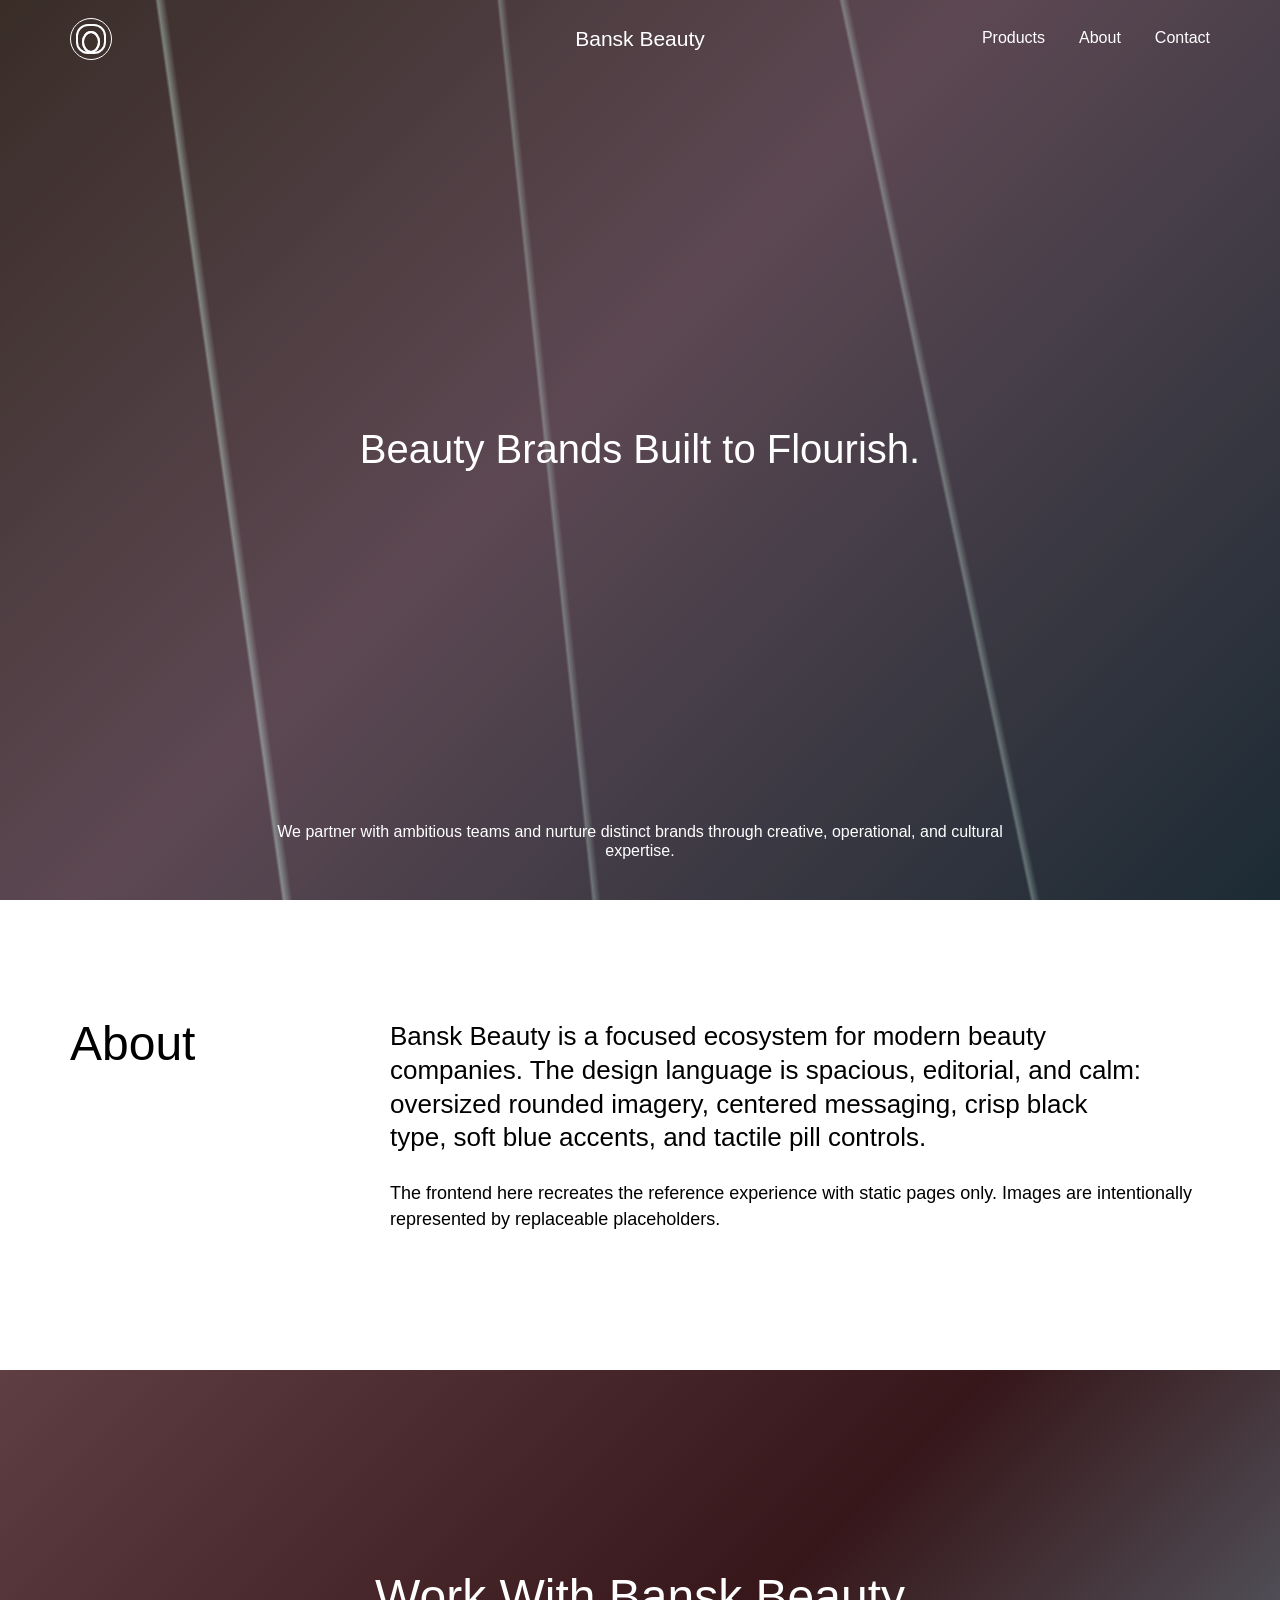
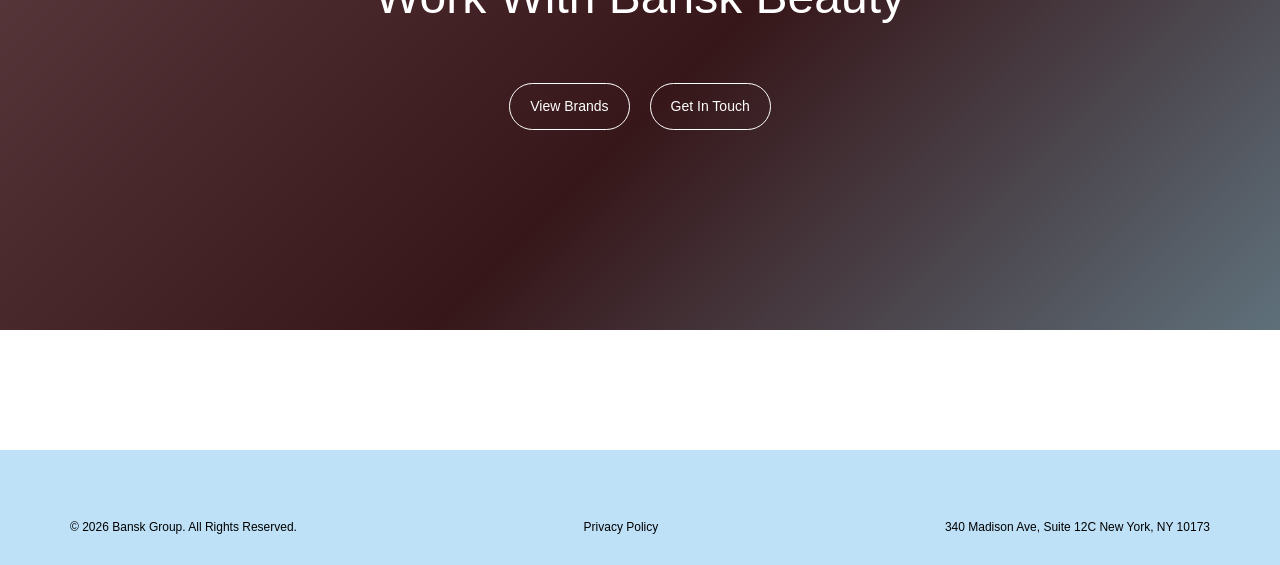
==== about.html @ 54f82763 "zuri nilotica 1st" ====
<!DOCTYPE html>
<html lang="en">
<head>
  <meta charset="UTF-8">
  <meta name="viewport" content="width=device-width, initial-scale=1.0">
  <title>Bansk Beauty Replica | About</title>
  <link rel="stylesheet" href="styles.css">
</head>
<body data-page="about">
  <header class="site-header translucent">
    <div class="container header-inner">
      <a class="brand-mark" href="index.html"><span class="mark-symbol">B</span></a>
      <a class="wordmark" href="index.html">Bansk Beauty</a>
      <nav class="desktop-nav"><a href="products.html">Products</a><a href="about.html">About</a><a href="contact.html">Contact</a></nav>
      <button class="menu-btn" type="button" aria-label="Open menu" aria-expanded="false"><span></span><span></span><span></span></button>
    </div>
    <nav class="mobile-nav"><a href="index.html">Home</a><a href="products.html">Products</a><a href="about.html">About</a><a href="contact.html">Contact</a><a href="important-note.html">Important Note</a></nav>
  </header>
  <section class="hero hero-about">
    <div class="hero-media"></div>
    <h1>Beauty Brands Built to Flourish.</h1>
    <p>We partner with ambitious teams and nurture distinct brands through creative, operational, and cultural expertise.</p>
  </section>
  <main>
    <section class="split-section container reveal">
      <h2 class="section-heading">About</h2>
      <div>
        <p class="large-copy">Bansk Beauty is a focused ecosystem for modern beauty companies. The design language is spacious, editorial, and calm: oversized rounded imagery, centered messaging, crisp black type, soft blue accents, and tactile pill controls.</p>
        <p>The frontend here recreates the reference experience with static pages only. Images are intentionally represented by replaceable placeholders.</p>
      </div>
    </section>
    <section class="work-with-section reveal">
      <div class="work-overlay">
        <h2>Work With Bansk Beauty</h2>
        <div class="work-links">
          <a class="pill-btn light" href="products.html">View Brands</a>
          <a class="pill-btn light" href="contact.html">Get In Touch</a>
        </div>
      </div>
    </section>
  </main>
  <footer class="site-footer compact"><div class="container footer-bottom"><p>© 2026 Bansk Group. All Rights Reserved.</p><a href="important-note.html">Privacy Policy</a><p>340 Madison Ave, Suite 12C New York, NY 10173</p></div></footer>
  <script src="script.js"></script>
</body>
</html>
---- styles.css ----
:root {
  --blue: #bee1f7;
  --burgundy: #6d2d33;
  --ink: #000;
  --paper: #fff;
  --soft: #f8f8f8;
  --muted: #ececec;
  --gutter: 70px;
  --radius-lg: 40px;
  --radius-md: 20px;
}

* {
  box-sizing: border-box;
}

html {
  scroll-behavior: smooth;
}

body {
  margin: 0;
  color: var(--ink);
  background: var(--paper);
  font-family: "Trebuchet MS", "Helvetica Neue", sans-serif;
  font-weight: 375;
  overflow-x: hidden;
}

a {
  color: inherit;
}

.container {
  max-width: 1440px;
  margin: 0 auto;
  padding: 0 var(--gutter);
}

.site-header {
  position: fixed;
  z-index: 20;
  top: 0;
  left: 0;
  width: 100%;
  background: var(--paper);
  border-bottom: 1px solid rgba(0, 0, 0, 0.05);
  transition: background-color 0.3s ease, border-color 0.3s ease, color 0.3s ease;
}

body[data-page="home"] .site-header:not(.is-sticky):not(.menu-open) {
  opacity: 0;
  pointer-events: none;
}

body[data-page="home"]:has(#brands:target) .site-header {
  opacity: 1;
  pointer-events: auto;
  background: var(--blue);
}

.site-header.translucent:not(.is-sticky):not(.menu-open) {
  background: transparent;
  color: var(--paper);
  border-color: transparent;
}

.site-header.is-sticky,
.site-header.menu-open {
  background: var(--blue);
  color: var(--ink);
}

.header-inner {
  position: relative;
  display: flex;
  min-height: 77px;
  align-items: center;
  justify-content: space-between;
}

.brand-mark {
  display: grid;
  width: 42px;
  height: 42px;
  place-items: center;
  border: 1px solid currentColor;
  border-radius: 50%;
  text-decoration: none;
  font-size: 0;
}

.mark-symbol {
  position: relative;
  width: 30px;
  height: 30px;
  border: 2px solid currentColor;
  border-radius: 12px;
}

.mark-symbol::before,
.mark-symbol::after {
  content: "";
  position: absolute;
  top: 5px;
  width: 14px;
  height: 18px;
  border: 2px solid currentColor;
  border-radius: 50%;
}

.mark-symbol::before {
  left: 4px;
}

.mark-symbol::after {
  right: 4px;
}

.wordmark {
  position: absolute;
  left: 50%;
  transform: translateX(-50%);
  text-decoration: none;
  font-size: 21px;
  line-height: 1;
  letter-spacing: 0;
}

.desktop-nav {
  display: flex;
  gap: 34px;
}

.desktop-nav a,
.footer-nav a {
  text-decoration: none;
  font-size: 16px;
  line-height: 1.18;
}

.desktop-nav a:hover,
.footer-nav a:hover,
.footer-bottom a:hover {
  text-decoration: underline;
}

.menu-btn {
  display: none;
  position: relative;
  width: 32px;
  height: 30px;
  border: 0;
  background: transparent;
  padding: 0;
  z-index: 25;
}

.menu-btn span {
  position: absolute;
  left: 0;
  width: 32px;
  height: 2px;
  background: currentColor;
  transition: transform 0.3s ease, top 0.3s ease, opacity 0.3s ease;
}

.menu-btn span:nth-child(1) { top: 6px; }
.menu-btn span:nth-child(2) { top: 14px; }
.menu-btn span:nth-child(3) { top: 22px; }

.menu-btn.active span:nth-child(1) {
  top: 14px;
  transform: rotate(45deg);
}

.menu-btn.active span:nth-child(2) {
  opacity: 0;
}

.menu-btn.active span:nth-child(3) {
  top: 14px;
  transform: rotate(-45deg);
}

.mobile-nav {
  position: fixed;
  inset: 0;
  z-index: 18;
  display: flex;
  flex-direction: column;
  justify-content: center;
  gap: 12px;
  padding: 35px;
  background: var(--blue);
  transform: translateX(100%);
  transition: transform 0.5s ease;
}

.mobile-nav.active {
  transform: translateX(0);
}

.mobile-nav a {
  text-decoration: none;
  font-size: 32px;
  line-height: 1.6;
}

.hero {
  position: relative;
  min-height: 100vh;
  display: grid;
  place-items: center;
  text-align: center;
  overflow: hidden;
  color: var(--blue);
  isolation: isolate;
}

.hero-media {
  position: absolute;
  inset: 0;
  z-index: -2;
  background:
    radial-gradient(circle at 50% 19%, rgba(225, 239, 240, 0.95) 0 4.2%, rgba(255, 244, 180, 0.45) 4.4%, transparent 6.2%),
    radial-gradient(circle at 24% 20%, rgba(225, 239, 240, 0.9) 0 5.4%, rgba(255, 235, 150, 0.5) 5.7%, transparent 8%),
    radial-gradient(circle at 80% 35%, rgba(225, 239, 240, 0.92) 0 5.6%, rgba(255, 235, 150, 0.5) 5.9%, transparent 8.2%),
    radial-gradient(circle at 41% 43%, rgba(225, 239, 240, 0.9) 0 6.5%, rgba(255, 235, 150, 0.48) 6.9%, transparent 9.6%),
    radial-gradient(circle at 67% 63%, rgba(225, 239, 240, 0.86) 0 4.5%, rgba(255, 235, 150, 0.45) 4.9%, transparent 7%),
    linear-gradient(105deg, rgba(255,255,255,0.12), rgba(255,255,255,0) 35%),
    linear-gradient(115deg, #5f7f75 0%, #1d675d 42%, #2d7480 100%);
  background-size: cover;
}

.hero-media::after {
  content: "";
  position: absolute;
  inset: 0;
  background:
    linear-gradient(82deg, transparent 20%, rgba(196, 224, 214, 0.45) 20.2%, transparent 20.8%),
    linear-gradient(84deg, transparent 43%, rgba(196, 224, 214, 0.34) 43.2%, transparent 43.7%),
    linear-gradient(78deg, transparent 70%, rgba(196, 224, 214, 0.36) 70.2%, transparent 70.7%),
    rgba(0, 35, 32, 0.14);
}

.hero-about {
  color: var(--paper);
}

.hero-about .hero-media {
  background:
    linear-gradient(rgba(0, 0, 0, 0.42), rgba(0, 0, 0, 0.42)),
    linear-gradient(135deg, #735047, #b9869d 45%, #384b61);
}

.hero-logo {
  position: absolute;
  top: 40px;
  left: 50%;
  transform: translateX(-50%);
  display: grid;
  width: 80px;
  height: 80px;
  place-items: center;
  border: 2px solid currentColor;
  border-radius: 18px;
  font-size: 0;
  animation: fadeIn 1.4s ease forwards;
}

.hero-logo::before,
.hero-logo::after {
  content: "";
  position: absolute;
  top: 17px;
  width: 26px;
  height: 38px;
  border: 3px solid currentColor;
  border-radius: 50%;
}

.hero-logo::before {
  left: 15px;
}

.hero-logo::after {
  right: 15px;
}

.hero h1 {
  max-width: 980px;
  margin: 0;
  padding: 0 35px;
  font-size: 40px;
  font-weight: 400;
  line-height: 1.34;
  animation: fadeIn 1.4s ease 0.1s both;
}

.hero p {
  position: absolute;
  bottom: 40px;
  left: 50%;
  width: min(760px, calc(100% - 70px));
  transform: translateX(-50%);
  margin: 0;
  font-size: 16px;
  line-height: 1.2;
  animation: fadeIn 1.4s ease 0.2s both;
}

.home-page {
  position: relative;
  z-index: 1;
  background: var(--paper);
  padding-top: 0;
}

.section-heading {
  margin: 0 0 75px;
  font-size: 48px;
  font-weight: 375;
  line-height: 1;
}

.section-heading.center {
  text-align: center;
  margin-bottom: 35px;
}

.brand-section {
  position: relative;
  padding-top: 68px;
}

.brand-carousel {
  position: relative;
  min-height: 680px;
}

.brand-slide {
  position: absolute;
  top: 0;
  left: 50%;
  width: min(936px, calc(100% - 250px));
  opacity: 0;
  pointer-events: none;
  transform: translateX(-50%) scale(0.88);
  transition: transform 0.6s ease, opacity 0.45s ease, width 0.6s ease;
}

.brand-slide.active {
  opacity: 1;
  pointer-events: auto;
  transform: translateX(-50%) scale(1);
  z-index: 3;
}

.brand-slide.prev {
  opacity: 1;
  transform: translateX(calc(-50% - 50%)) scale(0.72);
  z-index: 1;
}

.brand-slide.next {
  opacity: 1;
  transform: translateX(calc(-50% + 50%)) scale(0.72);
  z-index: 1;
}

.brand-hero {
  position: relative;
  display: grid;
  height: 390px;
  margin: 44px 0;
  place-items: center;
  overflow: hidden;
  border-radius: var(--radius-lg);
  color: var(--ink);
  cursor: pointer;
  transition: height 0.7s ease, margin 0.7s ease, border-radius 0.7s ease;
}

.brand-slide.active .brand-hero {
  height: 460px;
  margin: 0;
}

.brand-hero::before {
  content: "";
  position: absolute;
  inset: 0;
  background: var(--brand-bg);
  transition: transform 1s ease;
}

.brand-hero:hover::before,
.brand-section.opened .brand-hero::before {
  transform: scale(1.05);
}

.brand-logo-text {
  position: relative;
  z-index: 1;
  font-size: 90px;
  font-weight: 800;
  color: white;
  line-height: 1;
  text-align: center;
}

.brand-slide:nth-child(2) .brand-logo-text {
  font-size: 72px;
  font-weight: 700;
}

.brand-slide:nth-child(3) .brand-logo-text {
  font-size: 86px;
  font-style: italic;
}

.brand-slide:nth-child(4) .brand-logo-text {
  font-size: 84px;
  font-weight: 500;
}

.brand-info {
  position: relative;
  height: 0;
  overflow: hidden;
  display: grid;
  grid-template-columns: minmax(0, 1fr) minmax(320px, 1.15fr);
  gap: 40px;
  color: var(--brand-color);
  background: var(--brand-panel);
  border-bottom-right-radius: var(--radius-lg);
  border-bottom-left-radius: var(--radius-lg);
  transition: height 0.8s ease, padding 0.8s ease;
}

.brand-info-close {
  position: absolute;
  top: 24px;
  right: 24px;
  z-index: 2;
  display: grid;
  width: 42px;
  height: 42px;
  place-items: center;
  border: 1px solid currentColor;
  border-radius: 50%;
  background: transparent;
  color: inherit;
  font-size: 24px;
  line-height: 1;
  cursor: pointer;
  transition: background-color 0.2s ease, color 0.2s ease;
}

.brand-info-close:hover {
  background: var(--brand-color);
  color: var(--brand-panel);
}

.brand-info-close::before {
  content: "x";
}

.brand-info-close {
  font-size: 0;
}

.brand-slide.expanded {
  width: calc(100% - 140px);
}

.brand-slide.expanded .brand-hero {
  height: 345px;
  margin: 0;
  border-bottom-right-radius: 0;
  border-bottom-left-radius: 0;
}

.brand-slide.expanded .brand-info {
  height: auto;
  padding: 72px 80px 86px;
}

.brand-info h3 {
  margin: 0 0 29px;
  font-size: 40px;
  font-weight: 375;
  line-height: 1;
}

.brand-info p {
  margin: 0 0 42px;
  font-size: 21px;
  line-height: 1.18;
}

.brand-meta {
  display: flex;
  gap: 30px;
  margin-top: auto;
  font-size: 14px;
  line-height: 1.18;
}

.brand-gallery {
  display: grid;
  grid-template-columns: repeat(2, 1fr);
  gap: 20px;
}

.gallery-tile {
  min-height: 190px;
  border-radius: var(--radius-md);
  background: rgba(255, 255, 255, 0.45);
}

.brand-close {
  position: absolute;
  top: 82px;
  right: 100px;
  z-index: 5;
  display: none;
  border: 0;
  background: transparent;
  color: var(--paper);
  font-size: 24px;
  cursor: pointer;
}

.brand-section.opened .brand-close {
  display: block;
}

.carousel-actions {
  position: absolute;
  top: 326px;
  left: 0;
  right: 0;
  display: flex;
  justify-content: space-between;
  padding: 0 135px;
  pointer-events: none;
}

.circle-btn {
  display: grid;
  width: 45px;
  height: 45px;
  place-items: center;
  border: 1px solid currentColor;
  border-radius: 50%;
  background: var(--paper);
  color: inherit;
  font-size: 24px;
  line-height: 1;
  cursor: pointer;
  pointer-events: auto;
  transition: background-color 0.25s ease, color 0.25s ease;
}

.circle-btn:hover,
.pill-btn:hover {
  background: var(--ink);
  color: var(--paper);
}

.brand-section.opened .carousel-actions {
  top: 300px;
}

.pill-btn {
  display: inline-flex;
  width: fit-content;
  align-items: center;
  justify-content: center;
  border: 1px solid currentColor;
  border-radius: 31px;
  padding: 14px 20px;
  background: transparent;
  color: inherit;
  text-decoration: none;
  font: inherit;
  font-size: 14px;
  line-height: 1.18;
  cursor: pointer;
  transition: background-color 0.25s ease, color 0.25s ease;
}

.pill-btn.light:hover {
  background: var(--paper);
  color: var(--ink);
}

.core-value {
  margin-top: 90px;
  margin-bottom: 190px;
  text-align: center;
}

.core-value p {
  max-width: 973px;
  margin: 0 auto;
  font-size: 48px;
  line-height: 1;
}

.approach-section {
  display: grid;
  grid-template-columns: 280px 1fr;
  gap: 40px;
  margin-bottom: 85px;
}

.approach-grid {
  display: grid;
  grid-template-columns: repeat(3, minmax(0, 1fr));
  gap: 20px;
}

.approach-grid h3 {
  margin: 20px 0 24px;
  font-size: 24px;
  font-weight: 375;
  line-height: 1.2;
}

.approach-grid p {
  margin: 0 0 25px;
  font-size: 16px;
  line-height: 1.2;
}

.testimonial-section {
  margin-bottom: 120px;
  padding: 120px 0;
  background: var(--burgundy);
  color: var(--blue);
}

.testimonial-slider {
  display: grid;
  grid-template-columns: 45px 1fr 45px;
  gap: 55px;
  align-items: center;
  text-align: center;
}

.testimonial-slider .circle-btn {
  background: transparent;
}

.testimonial-slider .circle-btn:hover {
  background: var(--blue);
  color: var(--burgundy);
}

.testimonial-slider blockquote {
  margin: 0;
}

.testimonial-text {
  margin: 0;
  font-size: 26px;
  line-height: 1.45;
}

.testimonial-author {
  margin-top: 60px;
  font-size: 18px;
  line-height: 1.2;
}

.recent-news-section {
  padding-bottom: 120px;
}

.news-grid,
.product-list {
  display: grid;
  grid-template-columns: repeat(3, minmax(0, 1fr));
  gap: 20px;
}

.news-grid {
  max-width: 970px;
  margin: 0 auto;
}

.news-card,
.product-card {
  overflow: hidden;
  border-radius: 32px;
  background: var(--soft);
}

.placeholder-image {
  aspect-ratio: 377 / 200;
  background:
    radial-gradient(circle at 25% 30%, rgba(255, 255, 255, 0.75), transparent 22%),
    linear-gradient(135deg, var(--a), var(--b));
}

.placeholder-image.pink { --a: #ffc4d0; --b: #e67288; }
.placeholder-image.blue { --a: #bee1f7; --b: #6aa7c9; }
.placeholder-image.green { --a: #d3f2cc; --b: #7dbc82; }
.placeholder-image.cream { --a: #fbecd0; --b: #d9aa70; }

.news-content,
.product-card {
  display: flex;
  flex-direction: column;
  justify-content: space-between;
  padding: 20px;
}

.news-content {
  min-height: 168px;
}

.news-content p {
  display: -webkit-box;
  overflow: hidden;
  margin: 0;
  font-size: 22px;
  line-height: 1.2;
  -webkit-box-orient: vertical;
  -webkit-line-clamp: 4;
}

.site-footer {
  background: var(--blue);
  padding: 70px 0 30px;
}

.site-footer.compact {
  margin-top: 120px;
}

.footer-top {
  display: flex;
  justify-content: space-between;
  gap: 60px;
  margin-bottom: 135px;
}

.footer-wordmark {
  text-decoration: none;
  font-size: 30px;
  line-height: 1;
}

.footer-nav-wrap,
.footer-shapes,
.footer-bottom {
  display: flex;
}

.footer-nav-wrap {
  gap: 129px;
}

.footer-nav {
  display: flex;
  flex-direction: column;
  gap: 5px;
}

.footer-nav a {
  font-size: 24px;
  line-height: 1.5;
}

.footer-shapes {
  gap: 30px;
}

.footer-shapes span {
  display: block;
  width: 74px;
  height: 100px;
  border: 1px solid var(--ink);
  border-radius: 999px 999px 8px 8px;
}

.footer-bottom {
  justify-content: space-between;
  gap: 30px;
}

.footer-bottom p,
.footer-bottom a {
  margin: 0;
  color: var(--ink);
  text-decoration: none;
  font-size: 12px;
  line-height: 1.18;
}

.subpage {
  padding-top: 180px;
}

.page-title {
  margin-bottom: 90px;
}

.page-title h1 {
  max-width: 980px;
  margin: 0 0 35px;
  font-size: 64px;
  font-weight: 375;
  line-height: 1;
}

.page-title p,
.large-copy {
  max-width: 760px;
  margin: 0;
  font-size: 26px;
  line-height: 1.3;
}

.split-section {
  display: grid;
  grid-template-columns: 280px 1fr;
  gap: 40px;
  padding-top: 120px;
  padding-bottom: 120px;
}

.split-section p + p {
  margin-top: 25px;
  font-size: 18px;
  line-height: 1.45;
}

.work-with-section {
  min-height: 560px;
  display: grid;
  place-items: center;
  background:
    linear-gradient(rgba(0, 0, 0, 0.5), rgba(0, 0, 0, 0.5)),
    linear-gradient(135deg, #bf7d86, #6d2d33 54%, #bee1f7);
  color: var(--paper);
}

.work-overlay {
  text-align: center;
}

.work-overlay h2 {
  margin: 0 0 60px;
  font-size: 48px;
  font-weight: 375;
  line-height: 1.08;
}

.work-links {
  display: flex;
  justify-content: center;
  gap: 20px;
  flex-wrap: wrap;
}

.product-list {
  grid-template-columns: repeat(4, minmax(0, 1fr));
}

.product-card {
  min-height: 480px;
}

.product-card .placeholder-image {
  margin: -20px -20px 30px;
  border-radius: var(--radius-lg) var(--radius-lg) 0 0;
}

.product-card h2,
.contact-panel h2,
.note-body h2 {
  margin: 0 0 24px;
  font-size: 32px;
  font-weight: 375;
  line-height: 1;
}

.product-card p,
.contact-panel p,
.note-body p {
  margin: 0 0 30px;
  font-size: 18px;
  line-height: 1.35;
}

.contact-panel {
  display: grid;
  grid-template-columns: 0.8fr 1.2fr;
  gap: 80px;
  padding-bottom: 120px;
}

.contact-panel form {
  display: grid;
  gap: 20px;
}

.contact-panel label {
  display: grid;
  gap: 8px;
  font-size: 14px;
}

.contact-panel input,
.contact-panel textarea {
  width: 100%;
  border: 1px solid var(--ink);
  border-radius: 20px;
  padding: 14px 18px;
  font: inherit;
  resize: vertical;
}

.note-body {
  max-width: 980px;
}

.reveal {
  opacity: 0;
  transform: translateY(36px);
  transition: opacity 0.7s ease, transform 0.7s ease;
}

.reveal.visible {
  opacity: 1;
  transform: translateY(0);
}

@keyframes fadeIn {
  from {
    opacity: 0;
  }
  to {
    opacity: 1;
  }
}

@media (max-width: 1024px) {
  :root {
    --gutter: 35px;
  }

  .header-inner {
    min-height: 71px;
  }

  .brand-mark {
    width: 44px;
    height: 44px;
  }

  .wordmark {
    font-size: 24px;
  }

  .hero h1,
  .section-heading,
  .core-value p,
  .work-overlay h2 {
    font-size: 32px;
  }

  .home-page {
    padding-top: 120px;
  }

  .brand-carousel {
    min-height: 760px;
  }

  .brand-slide {
    width: min(760px, calc(100% - 120px));
  }

  .brand-slide.active .brand-hero,
  .brand-hero {
    height: 354px;
    margin: 0;
  }

  .brand-slide.expanded {
    width: calc(100% - 66px);
  }

  .brand-slide.expanded .brand-hero {
    height: 354px;
  }

  .brand-slide.expanded .brand-info {
    padding: 46px;
  }

  .brand-info h3 {
    font-size: 32px;
  }

  .brand-info p {
    font-size: 18px;
  }

  .brand-gallery {
    min-width: 320px;
  }

  .carousel-actions {
    top: 260px;
    padding: 0 60px;
  }

  .core-value {
    margin-top: 140px;
    margin-bottom: 140px;
  }

  .approach-section,
  .split-section {
    grid-template-columns: 1fr;
  }

  .approach-grid {
    grid-template-columns: 1fr;
    justify-items: end;
    gap: 60px;
  }

  .approach-grid article {
    max-width: 375px;
  }

  .testimonial-section {
    padding: 60px 0;
  }

  .testimonial-text {
    font-size: 22px;
    line-height: 1.3;
  }

  .news-grid {
    grid-template-columns: repeat(2, minmax(0, 1fr));
  }

  .product-list {
    grid-template-columns: repeat(2, minmax(0, 1fr));
  }

  .footer-nav-wrap {
    gap: 80px;
  }

  .contact-panel {
    grid-template-columns: 1fr;
  }
}

@media (max-width: 768px) {
  .desktop-nav,
  .wordmark {
    display: none;
  }

  .menu-btn {
    display: block;
  }

  .site-header:not(.is-sticky):not(.menu-open) {
    background: transparent;
    border-color: transparent;
  }

  .hero-logo {
    display: none;
  }

  .hero h1 {
    position: absolute;
    bottom: 360px;
    left: 50%;
    width: calc(100% - 40px);
    max-width: 345px;
    transform: translateX(-50%);
    padding: 0 20px;
    font-size: 30px;
    line-height: 1.26;
  }

  .hero p {
    bottom: 40px;
    width: calc(100% - 70px);
    max-width: 320px;
    font-size: 14px;
  }

  .home-page {
    padding-top: 95px;
  }

  .section-heading.center {
    margin-bottom: 30px;
  }

  .brand-carousel {
    min-height: 325px;
  }

  .brand-slide,
  .brand-slide.prev,
  .brand-slide.next,
  .brand-slide.active,
  .brand-slide.expanded {
    position: absolute;
    width: min(100%, 345px);
    left: 50%;
    top: 0;
    pointer-events: none;
  }

  .brand-slide {
    opacity: 0;
    transform: translateX(-50%) scale(0.92);
  }

  .brand-slide.active {
    opacity: 1;
    transform: translateX(-50%);
    pointer-events: auto;
  }

  .brand-slide.prev {
    opacity: 0.42;
    transform: translateX(calc(-50% - 78%)) scale(0.86);
  }

  .brand-slide.next {
    opacity: 0.42;
    transform: translateX(calc(-50% + 78%)) scale(0.86);
  }

  .brand-section.opened .brand-carousel,
  .brand-carousel:has(.brand-slide.expanded) {
    min-height: 1010px;
  }

  .brand-hero,
  .brand-slide.active .brand-hero {
    height: 240px;
    margin: 0;
    border-radius: var(--radius-md);
  }

  .brand-slide.expanded .brand-hero {
    height: 300px;
    border-bottom-right-radius: 0;
    border-bottom-left-radius: 0;
  }

  .brand-slide:not(.expanded) .brand-info {
    padding: 0 20px;
  }

  .brand-slide.expanded .brand-info {
    display: block;
    padding: 70px 20px 24px;
  }

  .brand-info {
    display: block;
  }

  .brand-info p {
    font-size: 16px;
    line-height: 1.2;
  }

  .brand-info h3 {
    padding-right: 28px;
  }

  .brand-info-close {
    top: 18px;
    right: 18px;
    width: 38px;
    height: 38px;
  }

  .brand-logo-text,
  .brand-slide:nth-child(2) .brand-logo-text,
  .brand-slide:nth-child(3) .brand-logo-text,
  .brand-slide:nth-child(4) .brand-logo-text {
    font-size: 46px;
  }

  .brand-gallery {
    grid-template-columns: repeat(2, 1fr);
    min-width: 0;
    gap: 10px;
    margin-top: 40px;
  }

  .gallery-tile {
    min-height: 115px;
  }

  .carousel-actions {
    top: 210px;
    padding: 0;
    left: 0;
    right: 0;
    z-index: 6;
  }

  .brand-section.opened .carousel-actions {
    top: 250px;
  }

  .brand-close {
    display: none;
  }

  .carousel-actions .circle-btn {
    background: var(--paper);
  }

  .core-value {
    margin-top: 180px;
    margin-bottom: 180px;
  }

  .approach-grid {
    justify-items: start;
  }

  .testimonial-section {
    margin-bottom: 95px;
    padding: 95px 0;
  }

  .testimonial-slider {
    grid-template-columns: 1fr 1fr;
    gap: 20px;
  }

  .testimonial-slider blockquote {
    grid-column: 1 / -1;
    grid-row: 1;
  }

  .testimonial-prev {
    justify-self: end;
  }

  .testimonial-next {
    justify-self: start;
  }

  .news-grid,
  .product-list {
    grid-template-columns: 1fr;
  }

  .recent-news-section {
    padding-bottom: 95px;
  }

  .recent-news-section .section-heading {
    text-align: center;
  }

  .site-footer {
    padding: 51px 0 20px;
  }

  .footer-top {
    display: block;
    margin-bottom: 20px;
  }

  .footer-wordmark {
    display: inline-block;
    margin-bottom: 50px;
  }

  .footer-nav-wrap {
    display: block;
  }

  .footer-nav {
    margin-bottom: 125px;
  }

  .footer-nav a {
    font-size: 18px;
  }

  .footer-shapes {
    justify-content: flex-end;
  }

  .footer-bottom {
    display: flex;
    justify-content: flex-start;
  }

  .footer-bottom p:last-child,
  .footer-bottom a {
    display: none;
  }

  .subpage {
    padding-top: 120px;
  }

  .page-title h1 {
    font-size: 44px;
  }

  .page-title p,
  .large-copy {
    font-size: 22px;
  }

  .work-links {
    flex-direction: column;
    align-items: center;
  }
}
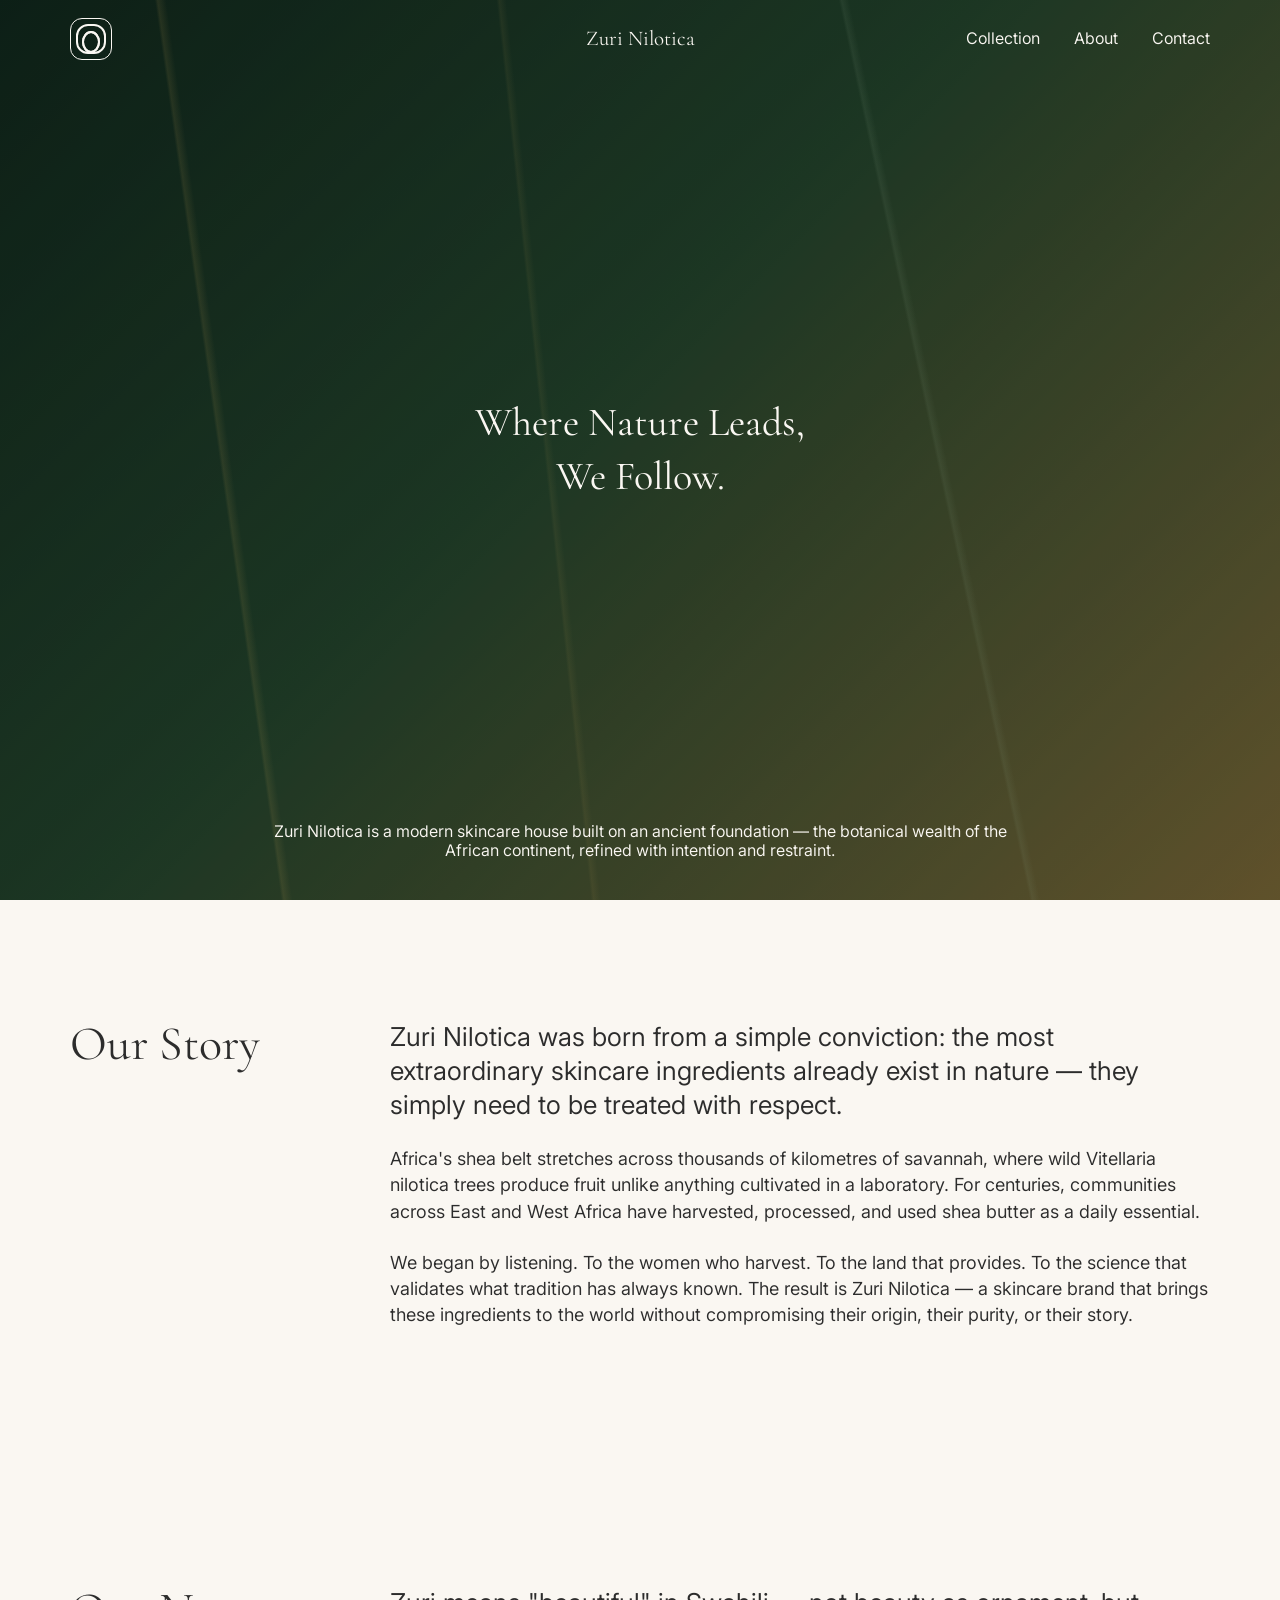
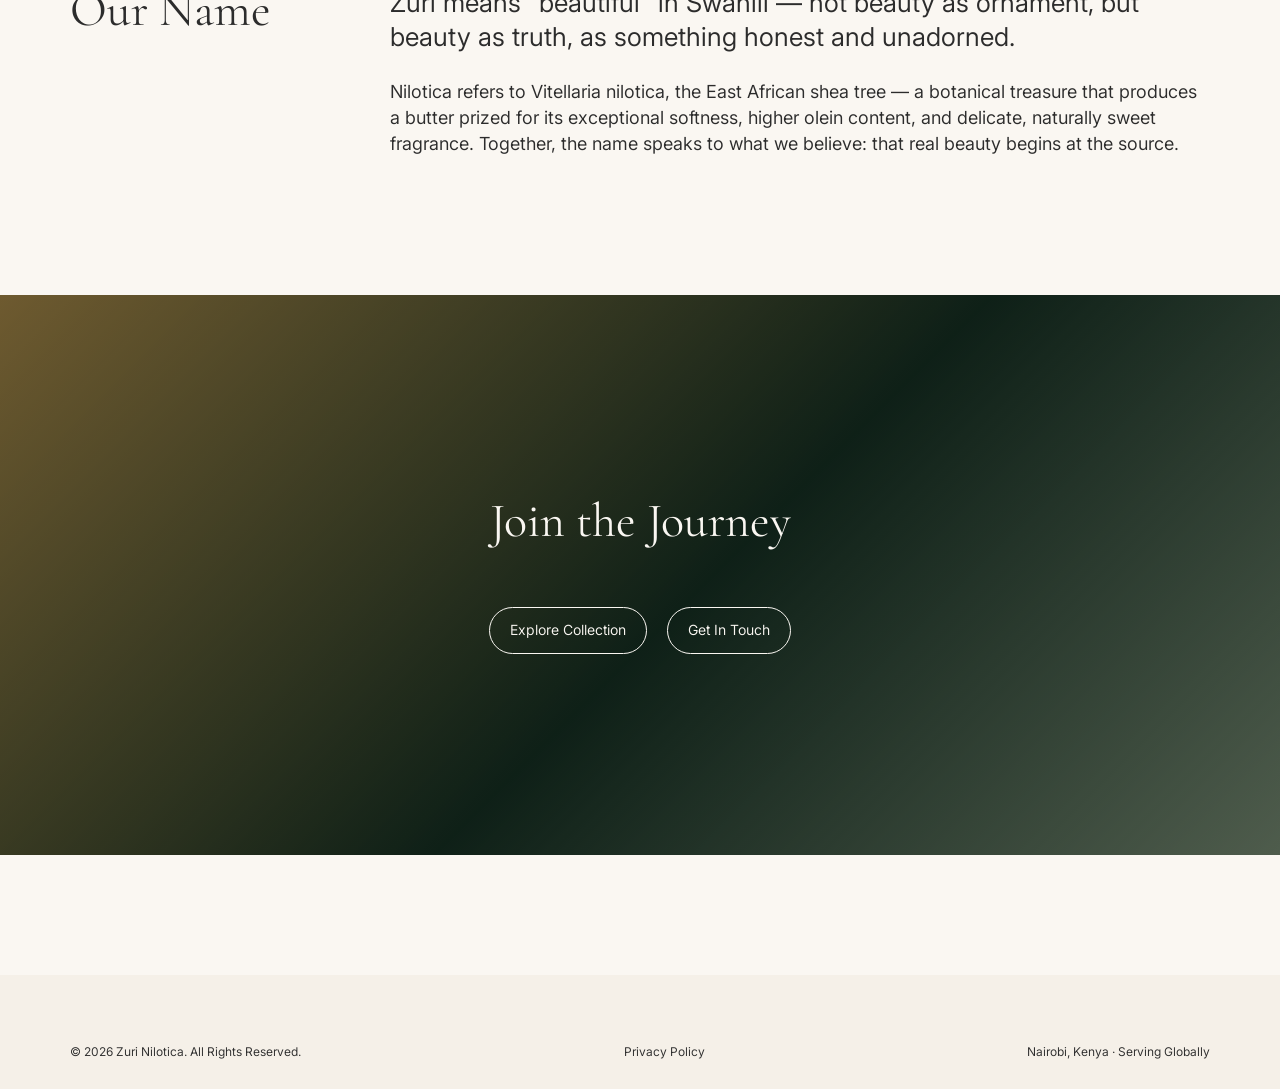
==== commit 2dd3c4bc: "zuri nilotical wording and colour changes" ====
--- a/about.html
+++ b/about.html
@@ -3,43 +3,52 @@
 <head>
   <meta charset="UTF-8">
   <meta name="viewport" content="width=device-width, initial-scale=1.0">
-  <title>Bansk Beauty Replica | About</title>
+  <title>Our Story — Zuri Nilotica | African-Origin Luxury Skincare</title>
+  <meta name="description" content="Zuri Nilotica transforms hand-harvested African botanicals into modern, refined skincare. Learn about our origins, values, and commitment to purity.">
   <link rel="stylesheet" href="styles.css">
 </head>
 <body data-page="about">
   <header class="site-header translucent">
     <div class="container header-inner">
-      <a class="brand-mark" href="index.html"><span class="mark-symbol">B</span></a>
-      <a class="wordmark" href="index.html">Bansk Beauty</a>
-      <nav class="desktop-nav"><a href="products.html">Products</a><a href="about.html">About</a><a href="contact.html">Contact</a></nav>
+      <a class="brand-mark" href="index.html"><span class="mark-symbol">Z</span></a>
+      <a class="wordmark" href="index.html">Zuri Nilotica</a>
+      <nav class="desktop-nav"><a href="products.html">Collection</a><a href="about.html">About</a><a href="contact.html">Contact</a></nav>
       <button class="menu-btn" type="button" aria-label="Open menu" aria-expanded="false"><span></span><span></span><span></span></button>
     </div>
-    <nav class="mobile-nav"><a href="index.html">Home</a><a href="products.html">Products</a><a href="about.html">About</a><a href="contact.html">Contact</a><a href="important-note.html">Important Note</a></nav>
+    <nav class="mobile-nav"><a href="index.html">Home</a><a href="products.html">Collection</a><a href="about.html">About</a><a href="important-note.html">Our Sourcing</a><a href="contact.html">Contact</a></nav>
   </header>
   <section class="hero hero-about">
     <div class="hero-media"></div>
-    <h1>Beauty Brands Built to Flourish.</h1>
-    <p>We partner with ambitious teams and nurture distinct brands through creative, operational, and cultural expertise.</p>
+    <h1>Where Nature Leads,<br>We Follow.</h1>
+    <p>Zuri Nilotica is a modern skincare house built on an ancient foundation — the botanical wealth of the African continent, refined with intention and restraint.</p>
   </section>
   <main>
     <section class="split-section container reveal">
-      <h2 class="section-heading">About</h2>
+      <h2 class="section-heading">Our Story</h2>
       <div>
-        <p class="large-copy">Bansk Beauty is a focused ecosystem for modern beauty companies. The design language is spacious, editorial, and calm: oversized rounded imagery, centered messaging, crisp black type, soft blue accents, and tactile pill controls.</p>
-        <p>The frontend here recreates the reference experience with static pages only. Images are intentionally represented by replaceable placeholders.</p>
+        <p class="large-copy">Zuri Nilotica was born from a simple conviction: the most extraordinary skincare ingredients already exist in nature — they simply need to be treated with respect.</p>
+        <p>Africa's shea belt stretches across thousands of kilometres of savannah, where wild Vitellaria nilotica trees produce fruit unlike anything cultivated in a laboratory. For centuries, communities across East and West Africa have harvested, processed, and used shea butter as a daily essential.</p>
+        <p>We began by listening. To the women who harvest. To the land that provides. To the science that validates what tradition has always known. The result is Zuri Nilotica — a skincare brand that brings these ingredients to the world without compromising their origin, their purity, or their story.</p>
+      </div>
+    </section>
+    <section class="split-section container reveal">
+      <h2 class="section-heading">Our Name</h2>
+      <div>
+        <p class="large-copy">Zuri means "beautiful" in Swahili — not beauty as ornament, but beauty as truth, as something honest and unadorned.</p>
+        <p>Nilotica refers to Vitellaria nilotica, the East African shea tree — a botanical treasure that produces a butter prized for its exceptional softness, higher olein content, and delicate, naturally sweet fragrance. Together, the name speaks to what we believe: that real beauty begins at the source.</p>
       </div>
     </section>
     <section class="work-with-section reveal">
       <div class="work-overlay">
-        <h2>Work With Bansk Beauty</h2>
+        <h2>Join the Journey</h2>
         <div class="work-links">
-          <a class="pill-btn light" href="products.html">View Brands</a>
+          <a class="pill-btn light" href="products.html">Explore Collection</a>
           <a class="pill-btn light" href="contact.html">Get In Touch</a>
         </div>
       </div>
     </section>
   </main>
-  <footer class="site-footer compact"><div class="container footer-bottom"><p>© 2026 Bansk Group. All Rights Reserved.</p><a href="important-note.html">Privacy Policy</a><p>340 Madison Ave, Suite 12C New York, NY 10173</p></div></footer>
+  <footer class="site-footer compact"><div class="container footer-bottom"><p>© 2026 Zuri Nilotica. All Rights Reserved.</p><a href="important-note.html">Privacy Policy</a><p>Nairobi, Kenya · Serving Globally</p></div></footer>
   <script src="script.js"></script>
 </body>
 </html>
--- a/styles.css
+++ b/styles.css
@@ -1,10 +1,18 @@
+@import url('https://fonts.googleapis.com/css2?family=Cormorant+Garamond:ital,wght@0,300;0,400;0,500;0,600;1,400;1,500&family=Inter:wght@300;400;500&display=swap');
+
 :root {
-  --blue: #bee1f7;
-  --burgundy: #6d2d33;
-  --ink: #000;
-  --paper: #fff;
-  --soft: #f8f8f8;
-  --muted: #ececec;
+  --deep-green: #1a3a2a;
+  --warm-gold: #c8a456;
+  --sand: #f5f0e8;
+  --cream: #faf7f2;
+  --charcoal: #2c2c2c;
+  --sage: #8fa88b;
+  --ink: #2c2c2c;
+  --paper: #faf7f2;
+  --soft: #f5f0e8;
+  --muted: #ece7dd;
+  --blue: #f5f0e8;
+  --burgundy: #1a3a2a;
   --gutter: 70px;
   --radius-lg: 40px;
   --radius-md: 20px;
@@ -12,6 +20,13 @@
 
 * {
   box-sizing: border-box;
+}
+
+html,
+body {
+  width: 100%;
+  max-width: 100%;
+  overflow-x: hidden;
 }
 
 html {
@@ -22,9 +37,12 @@
   margin: 0;
   color: var(--ink);
   background: var(--paper);
-  font-family: "Trebuchet MS", "Helvetica Neue", sans-serif;
+  font-family: 'Inter', 'Helvetica Neue', sans-serif;
   font-weight: 375;
-  overflow-x: hidden;
+}
+
+h1, h2, h3, .wordmark, .footer-wordmark, .hero h1, .section-heading, .core-value p, .brand-logo-text, .page-title h1, .work-overlay h2 {
+  font-family: 'Cormorant Garamond', 'Georgia', serif;
 }
 
 a {
@@ -85,7 +103,7 @@
   height: 42px;
   place-items: center;
   border: 1px solid currentColor;
-  border-radius: 50%;
+  border-radius: 12px;
   text-decoration: none;
   font-size: 0;
 }
@@ -209,12 +227,13 @@
 
 .hero {
   position: relative;
+  width: 100%;
   min-height: 100vh;
   display: grid;
   place-items: center;
   text-align: center;
   overflow: hidden;
-  color: var(--blue);
+  color: var(--sand);
   isolation: isolate;
 }
 
@@ -223,13 +242,10 @@
   inset: 0;
   z-index: -2;
   background:
-    radial-gradient(circle at 50% 19%, rgba(225, 239, 240, 0.95) 0 4.2%, rgba(255, 244, 180, 0.45) 4.4%, transparent 6.2%),
-    radial-gradient(circle at 24% 20%, rgba(225, 239, 240, 0.9) 0 5.4%, rgba(255, 235, 150, 0.5) 5.7%, transparent 8%),
-    radial-gradient(circle at 80% 35%, rgba(225, 239, 240, 0.92) 0 5.6%, rgba(255, 235, 150, 0.5) 5.9%, transparent 8.2%),
-    radial-gradient(circle at 41% 43%, rgba(225, 239, 240, 0.9) 0 6.5%, rgba(255, 235, 150, 0.48) 6.9%, transparent 9.6%),
-    radial-gradient(circle at 67% 63%, rgba(225, 239, 240, 0.86) 0 4.5%, rgba(255, 235, 150, 0.45) 4.9%, transparent 7%),
-    linear-gradient(105deg, rgba(255,255,255,0.12), rgba(255,255,255,0) 35%),
-    linear-gradient(115deg, #5f7f75 0%, #1d675d 42%, #2d7480 100%);
+    radial-gradient(circle at 30% 25%, rgba(200, 164, 86, 0.3) 0%, transparent 50%),
+    radial-gradient(circle at 70% 60%, rgba(200, 164, 86, 0.2) 0%, transparent 45%),
+    radial-gradient(circle at 50% 80%, rgba(143, 168, 139, 0.25) 0%, transparent 40%),
+    linear-gradient(160deg, #1a3a2a 0%, #2d5a3a 35%, #3a6b45 55%, #8fa88b 100%);
   background-size: cover;
 }
 
@@ -238,10 +254,10 @@
   position: absolute;
   inset: 0;
   background:
-    linear-gradient(82deg, transparent 20%, rgba(196, 224, 214, 0.45) 20.2%, transparent 20.8%),
-    linear-gradient(84deg, transparent 43%, rgba(196, 224, 214, 0.34) 43.2%, transparent 43.7%),
-    linear-gradient(78deg, transparent 70%, rgba(196, 224, 214, 0.36) 70.2%, transparent 70.7%),
-    rgba(0, 35, 32, 0.14);
+    linear-gradient(82deg, transparent 20%, rgba(200, 164, 86, 0.12) 20.2%, transparent 20.8%),
+    linear-gradient(84deg, transparent 43%, rgba(200, 164, 86, 0.08) 43.2%, transparent 43.7%),
+    linear-gradient(78deg, transparent 70%, rgba(143, 168, 139, 0.1) 70.2%, transparent 70.7%),
+    rgba(0, 20, 15, 0.18);
 }
 
 .hero-about {
@@ -251,7 +267,7 @@
 .hero-about .hero-media {
   background:
     linear-gradient(rgba(0, 0, 0, 0.42), rgba(0, 0, 0, 0.42)),
-    linear-gradient(135deg, #735047, #b9869d 45%, #384b61);
+    linear-gradient(135deg, #1a3a2a, #3a6b45 45%, #c8a456);
 }
 
 .hero-logo {
@@ -443,7 +459,7 @@
   position: absolute;
   top: 24px;
   right: 24px;
-  z-index: 2;
+  z-index: 10;
   display: grid;
   width: 42px;
   height: 42px;
@@ -463,13 +479,7 @@
   color: var(--brand-panel);
 }
 
-.brand-info-close::before {
-  content: "x";
-}
-
-.brand-info-close {
-  font-size: 0;
-}
+
 
 .brand-slide.expanded {
   width: calc(100% - 140px);
@@ -546,6 +556,7 @@
   justify-content: space-between;
   padding: 0 135px;
   pointer-events: none;
+  z-index: 5;
 }
 
 .circle-btn {
@@ -593,8 +604,8 @@
 }
 
 .pill-btn.light:hover {
-  background: var(--paper);
-  color: var(--ink);
+  background: var(--sand);
+  color: var(--deep-green);
 }
 
 .core-value {
@@ -784,7 +795,7 @@
   display: block;
   width: 74px;
   height: 100px;
-  border: 1px solid var(--ink);
+  border: 1px solid var(--charcoal);
   border-radius: 999px 999px 8px 8px;
 }
 
@@ -845,8 +856,8 @@
   display: grid;
   place-items: center;
   background:
-    linear-gradient(rgba(0, 0, 0, 0.5), rgba(0, 0, 0, 0.5)),
-    linear-gradient(135deg, #bf7d86, #6d2d33 54%, #bee1f7);
+    linear-gradient(rgba(0, 0, 0, 0.45), rgba(0, 0, 0, 0.45)),
+    linear-gradient(135deg, #c8a456, #1a3a2a 54%, #8fa88b);
   color: var(--paper);
 }
 
@@ -1088,22 +1099,27 @@
   }
 
   .hero h1 {
-    position: absolute;
-    bottom: 360px;
+    position: relative;
+    bottom: auto;
+    left: auto;
+    transform: none;
+    width: calc(100% - 48px);
+    max-width: 340px;
+    padding: 0;
+    margin: 0 auto;
+    font-size: 28px;
+    line-height: 1.26;
+    align-self: end;
+    padding-bottom: 160px;
+  }
+
+  .hero p {
+    bottom: 30px;
+    width: calc(100% - 48px);
+    max-width: 320px;
+    font-size: 13px;
     left: 50%;
-    width: calc(100% - 40px);
-    max-width: 345px;
     transform: translateX(-50%);
-    padding: 0 20px;
-    font-size: 30px;
-    line-height: 1.26;
-  }
-
-  .hero p {
-    bottom: 40px;
-    width: calc(100% - 70px);
-    max-width: 320px;
-    font-size: 14px;
   }
 
   .home-page {
@@ -1217,15 +1233,16 @@
   }
 
   .carousel-actions {
-    top: 210px;
-    padding: 0;
+    top: 230px;
+    padding: 0 16px;
     left: 0;
     right: 0;
-    z-index: 6;
+    z-index: 10;
+    align-items: center;
   }
 
   .brand-section.opened .carousel-actions {
-    top: 250px;
+    top: 270px;
   }
 
   .brand-close {
@@ -1234,11 +1251,15 @@
 
   .carousel-actions .circle-btn {
     background: var(--paper);
+    box-shadow: 0 2px 8px rgba(0,0,0,0.15);
+    width: 40px;
+    height: 40px;
+    font-size: 20px;
   }
 
   .core-value {
-    margin-top: 180px;
-    margin-bottom: 180px;
+    margin-top: 80px;
+    margin-bottom: 80px;
   }
 
   .approach-grid {
@@ -1322,20 +1343,104 @@
   }
 
   .subpage {
-    padding-top: 120px;
+    padding-top: 100px;
+  }
+
+  .brand-section {
+    padding-left: 0;
+    padding-right: 0;
+  }
+
+  .brand-section.container {
+    padding-left: 0;
+    padding-right: 0;
+  }
+
+  .section-heading.center {
+    padding: 0 var(--gutter);
+  }
+
+  .product-card {
+    min-height: 360px;
+  }
+
+  .contact-panel {
+    gap: 40px;
+    padding-bottom: 80px;
+  }
+
+  .split-section {
+    padding-top: 60px;
+    padding-bottom: 60px;
+  }
+
+  .page-title {
+    margin-bottom: 50px;
   }
 
   .page-title h1 {
-    font-size: 44px;
+    font-size: 36px;
   }
 
   .page-title p,
   .large-copy {
-    font-size: 22px;
+    font-size: 20px;
+  }
+
+  .work-overlay h2 {
+    font-size: 28px;
+    margin-bottom: 40px;
   }
 
   .work-links {
     flex-direction: column;
     align-items: center;
   }
-}
+
+  .brand-section {
+    padding-top: 48px;
+  }
+}
+
+@media (max-width: 390px) {
+  :root {
+    --gutter: 20px;
+  }
+
+  .hero h1 {
+    font-size: 24px;
+    padding-bottom: 140px;
+  }
+
+  .hero p {
+    font-size: 12px;
+    width: calc(100% - 40px);
+  }
+
+  .brand-slide,
+  .brand-slide.active,
+  .brand-slide.prev,
+  .brand-slide.next,
+  .brand-slide.expanded {
+    width: min(100%, 310px);
+  }
+
+  .section-heading {
+    font-size: 26px;
+  }
+
+  .brand-logo-text,
+  .brand-slide:nth-child(2) .brand-logo-text,
+  .brand-slide:nth-child(3) .brand-logo-text,
+  .brand-slide:nth-child(4) .brand-logo-text {
+    font-size: 36px;
+  }
+
+  .testimonial-text {
+    font-size: 18px;
+  }
+
+  .page-title h1 {
+    font-size: 34px;
+  }
+}
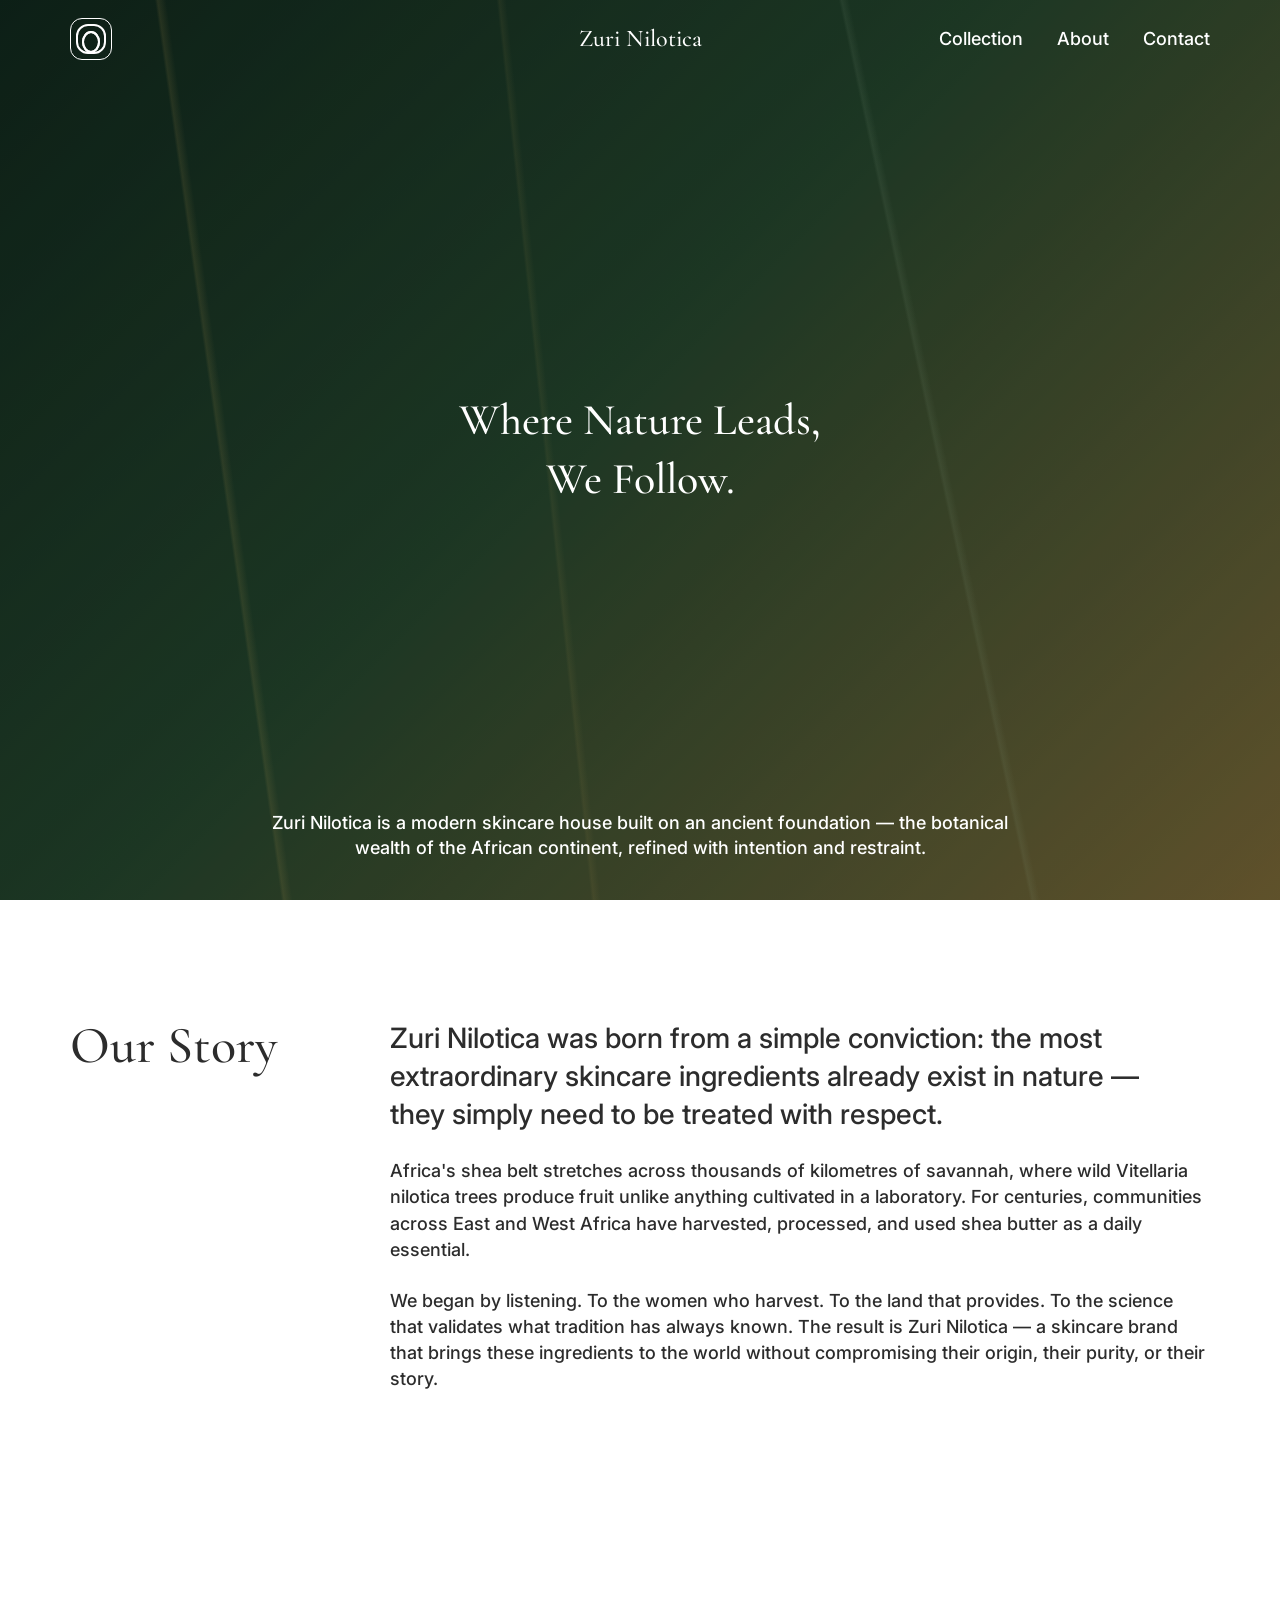
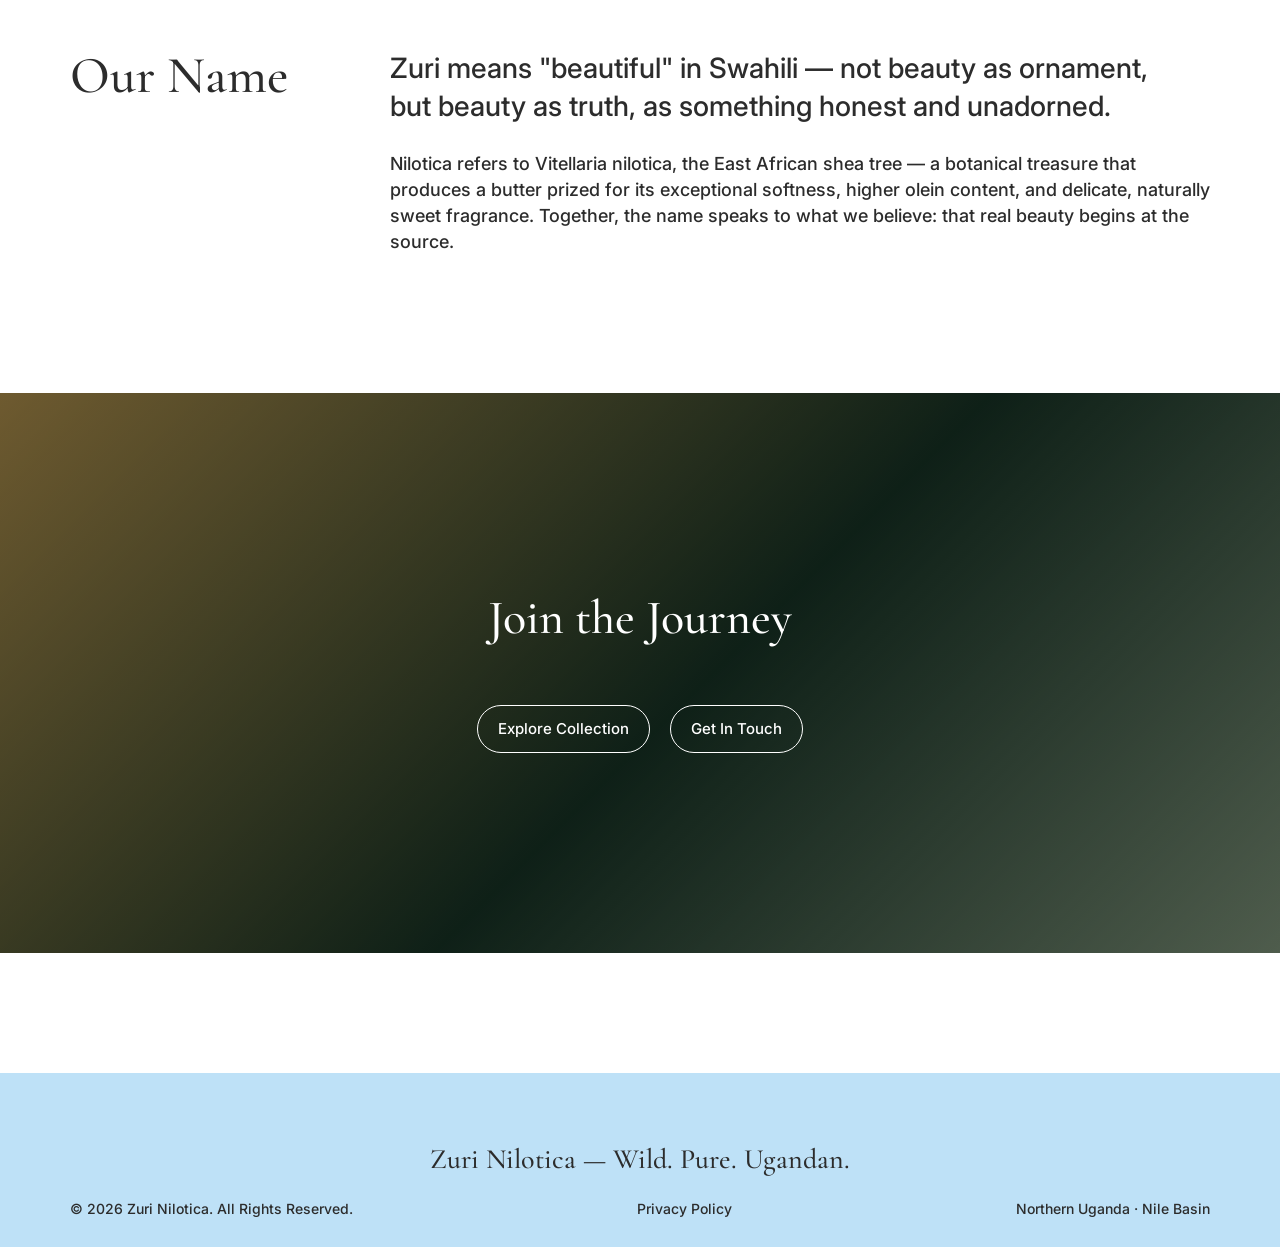
==== commit 8a72d2c4: "image gen" ====
--- a/about.html
+++ b/about.html
@@ -48,7 +48,16 @@
       </div>
     </section>
   </main>
-  <footer class="site-footer compact"><div class="container footer-bottom"><p>© 2026 Zuri Nilotica. All Rights Reserved.</p><a href="important-note.html">Privacy Policy</a><p>Nairobi, Kenya · Serving Globally</p></div></footer>
+  <footer class="site-footer compact">
+    <div class="container">
+      <p class="footer-tagline">Zuri Nilotica — Wild. Pure. Ugandan.</p>
+      <div class="footer-bottom">
+        <p>© 2026 Zuri Nilotica. All Rights Reserved.</p>
+        <a href="important-note.html">Privacy Policy</a>
+        <p>Northern Uganda · Nile Basin</p>
+      </div>
+    </div>
+  </footer>
   <script src="script.js"></script>
 </body>
 </html>
--- a/styles.css
+++ b/styles.css
@@ -1,4 +1,4 @@
-@import url('https://fonts.googleapis.com/css2?family=Cormorant+Garamond:ital,wght@0,300;0,400;0,500;0,600;1,400;1,500&family=Inter:wght@300;400;500&display=swap');
+@import url('https://fonts.googleapis.com/css2?family=Cormorant+Garamond:ital,wght@0,400;0,500;0,600;1,400;1,500&family=Inter:wght@400;500;600&display=swap');
 
 :root {
   --deep-green: #1a3a2a;
@@ -8,14 +8,21 @@
   --charcoal: #2c2c2c;
   --sage: #8fa88b;
   --ink: #2c2c2c;
-  --paper: #faf7f2;
+  --paper: #ffffff;
   --soft: #f5f0e8;
   --muted: #ece7dd;
-  --blue: #f5f0e8;
+  --blue: #BEE1F7;
   --burgundy: #1a3a2a;
   --gutter: 70px;
   --radius-lg: 40px;
   --radius-md: 20px;
+  --text-base: 18px;
+  --text-sm: 15px;
+  --text-nav: 18px;
+  --text-footer: 14px;
+  --weight-body: 500;
+  --weight-heading: 500;
+  --weight-strong: 600;
 }
 
 * {
@@ -38,11 +45,14 @@
   color: var(--ink);
   background: var(--paper);
   font-family: 'Inter', 'Helvetica Neue', sans-serif;
-  font-weight: 375;
-}
-
-h1, h2, h3, .wordmark, .footer-wordmark, .hero h1, .section-heading, .core-value p, .brand-logo-text, .page-title h1, .work-overlay h2 {
+  font-size: var(--text-base);
+  font-weight: var(--weight-body);
+  line-height: 1.45;
+}
+
+h1, h2, h3, .wordmark, .footer-wordmark, .hero h1, .section-heading, .brand-logo-text, .page-title h1, .work-overlay h2 {
   font-family: 'Cormorant Garamond', 'Georgia', serif;
+  font-weight: var(--weight-heading);
 }
 
 a {
@@ -61,7 +71,7 @@
   top: 0;
   left: 0;
   width: 100%;
-  background: var(--paper);
+  background: var(--blue);
   border-bottom: 1px solid rgba(0, 0, 0, 0.05);
   transition: background-color 0.3s ease, border-color 0.3s ease, color 0.3s ease;
 }
@@ -140,7 +150,8 @@
   left: 50%;
   transform: translateX(-50%);
   text-decoration: none;
-  font-size: 21px;
+  font-size: 24px;
+  font-weight: var(--weight-heading);
   line-height: 1;
   letter-spacing: 0;
 }
@@ -153,7 +164,8 @@
 .desktop-nav a,
 .footer-nav a {
   text-decoration: none;
-  font-size: 16px;
+  font-size: var(--text-nav);
+  font-weight: var(--weight-body);
   line-height: 1.18;
 }
 
@@ -247,6 +259,24 @@
     radial-gradient(circle at 50% 80%, rgba(143, 168, 139, 0.25) 0%, transparent 40%),
     linear-gradient(160deg, #1a3a2a 0%, #2d5a3a 35%, #3a6b45 55%, #8fa88b 100%);
   background-size: cover;
+}
+
+.hero-home {
+  color: var(--paper);
+}
+
+.hero-home .hero-media {
+  background:
+    radial-gradient(ellipse at 18% 85%, rgba(200, 164, 86, 0.65) 0%, transparent 58%),
+    radial-gradient(ellipse at 82% 18%, rgba(160, 120, 60, 0.45) 0%, transparent 52%),
+    radial-gradient(circle at 55% 45%, rgba(210, 180, 120, 0.3) 0%, transparent 62%),
+    linear-gradient(168deg, #3d2b14 0%, #6b4f2a 22%, #a08540 45%, #c8a456 68%, #8b6914 100%);
+}
+
+.hero-home .hero-media::after {
+  background:
+    linear-gradient(180deg, rgba(20, 12, 4, 0.15) 0%, rgba(20, 12, 4, 0.35) 100%),
+    radial-gradient(circle at 50% 100%, rgba(26, 58, 42, 0.25) 0%, transparent 55%);
 }
 
 .hero-media::after {
@@ -308,8 +338,8 @@
   max-width: 980px;
   margin: 0;
   padding: 0 35px;
-  font-size: 40px;
-  font-weight: 400;
+  font-size: 44px;
+  font-weight: var(--weight-heading);
   line-height: 1.34;
   animation: fadeIn 1.4s ease 0.1s both;
 }
@@ -321,9 +351,49 @@
   width: min(760px, calc(100% - 70px));
   transform: translateX(-50%);
   margin: 0;
-  font-size: 16px;
-  line-height: 1.2;
+  font-size: var(--text-base);
+  font-weight: var(--weight-body);
+  line-height: 1.35;
   animation: fadeIn 1.4s ease 0.2s both;
+}
+
+.hero-content {
+  display: flex;
+  flex-direction: column;
+  align-items: center;
+  gap: 24px;
+  max-width: 860px;
+  padding: 0 35px;
+  animation: fadeIn 1.4s ease 0.1s both;
+}
+
+.hero-content h1 {
+  padding: 0;
+  animation: none;
+}
+
+.hero-subheadline {
+  position: static;
+  transform: none;
+  width: auto;
+  max-width: 720px;
+  margin: 0;
+  animation: none;
+}
+
+.hero-cta {
+  margin-top: 8px;
+  padding: 16px 28px;
+  background: var(--paper);
+  color: var(--deep-green);
+  border-color: var(--paper);
+  animation: fadeIn 1.4s ease 0.3s both;
+}
+
+.hero-cta:hover {
+  background: transparent;
+  color: var(--paper);
+  border-color: var(--paper);
 }
 
 .home-page {
@@ -335,14 +405,73 @@
 
 .section-heading {
   margin: 0 0 75px;
-  font-size: 48px;
-  font-weight: 375;
+  font-size: 52px;
+  font-weight: var(--weight-heading);
   line-height: 1;
 }
 
 .section-heading.center {
   text-align: center;
   margin-bottom: 35px;
+}
+
+.section-label {
+  margin: 0 0 16px;
+  font-size: var(--text-sm);
+  font-weight: var(--weight-strong);
+  letter-spacing: 0.14em;
+  text-transform: uppercase;
+  color: var(--sage);
+}
+
+.section-label.center {
+  text-align: center;
+}
+
+.section-tagline {
+  max-width: 640px;
+  margin: -15px auto 55px;
+  font-size: var(--text-base);
+  font-weight: var(--weight-body);
+  line-height: 1.4;
+  color: var(--charcoal);
+}
+
+.section-tagline.center {
+  text-align: center;
+}
+
+.page-title .section-tagline {
+  margin: 0;
+  max-width: none;
+  text-align: left;
+}
+
+.origin-section {
+  padding: 120px 0 80px;
+}
+
+.origin-grid {
+  display: grid;
+  grid-template-columns: 1fr 1fr;
+  gap: 60px;
+  align-items: center;
+}
+
+.origin-copy .section-heading {
+  margin-bottom: 35px;
+}
+
+.origin-copy p {
+  margin: 0 0 24px;
+  font-size: var(--text-base);
+  font-weight: var(--weight-body);
+  line-height: 1.5;
+}
+
+.origin-media .placeholder-image {
+  aspect-ratio: 4 / 5;
+  border-radius: var(--radius-lg);
 }
 
 .brand-section {
@@ -500,21 +629,23 @@
 .brand-info h3 {
   margin: 0 0 29px;
   font-size: 40px;
-  font-weight: 375;
+  font-weight: 500;
   line-height: 1;
 }
 
 .brand-info p {
   margin: 0 0 42px;
-  font-size: 21px;
-  line-height: 1.18;
+  font-size: 22px;
+  font-weight: var(--weight-body);
+  line-height: 1.25;
 }
 
 .brand-meta {
   display: flex;
   gap: 30px;
   margin-top: auto;
-  font-size: 14px;
+  font-size: var(--text-sm);
+  font-weight: var(--weight-body);
   line-height: 1.18;
 }
 
@@ -597,7 +728,8 @@
   color: inherit;
   text-decoration: none;
   font: inherit;
-  font-size: 14px;
+  font-size: var(--text-sm);
+  font-weight: var(--weight-body);
   line-height: 1.18;
   cursor: pointer;
   transition: background-color 0.25s ease, color 0.25s ease;
@@ -608,50 +740,57 @@
   color: var(--deep-green);
 }
 
-.core-value {
-  margin-top: 90px;
-  margin-bottom: 190px;
-  text-align: center;
-}
-
-.core-value p {
-  max-width: 973px;
-  margin: 0 auto;
-  font-size: 48px;
-  line-height: 1;
-}
-
-.approach-section {
+.why-section {
+  padding: 80px 0 120px;
+}
+
+.why-grid {
   display: grid;
-  grid-template-columns: 280px 1fr;
-  gap: 40px;
-  margin-bottom: 85px;
-}
-
-.approach-grid {
-  display: grid;
-  grid-template-columns: repeat(3, minmax(0, 1fr));
-  gap: 20px;
-}
-
-.approach-grid h3 {
-  margin: 20px 0 24px;
+  grid-template-columns: repeat(4, minmax(0, 1fr));
+  gap: 28px;
+}
+
+.why-grid h3 {
+  margin: 0 0 20px;
   font-size: 24px;
-  font-weight: 375;
+  font-weight: var(--weight-heading);
   line-height: 1.2;
 }
 
-.approach-grid p {
-  margin: 0 0 25px;
-  font-size: 16px;
-  line-height: 1.2;
+.why-grid p {
+  margin: 0;
+  font-size: var(--text-base);
+  font-weight: var(--weight-body);
+  line-height: 1.4;
+}
+
+.ethics-section {
+  padding: 100px 0;
+  background: var(--soft);
+}
+
+.ethics-inner {
+  max-width: 980px;
+}
+
+.ethics-inner .section-heading {
+  margin-bottom: 35px;
+}
+
+.ethics-inner .large-copy {
+  max-width: none;
 }
 
 .testimonial-section {
   margin-bottom: 120px;
-  padding: 120px 0;
+  padding: 100px 0 120px;
   background: var(--burgundy);
   color: var(--blue);
+}
+
+.testimonial-section .section-label {
+  color: rgba(190, 225, 247, 0.85);
+  margin-bottom: 40px;
 }
 
 .testimonial-slider {
@@ -677,13 +816,15 @@
 
 .testimonial-text {
   margin: 0;
-  font-size: 26px;
+  font-size: 28px;
+  font-weight: var(--weight-body);
   line-height: 1.45;
 }
 
 .testimonial-author {
   margin-top: 60px;
-  font-size: 18px;
+  font-size: var(--text-base);
+  font-weight: var(--weight-body);
   line-height: 1.2;
 }
 
@@ -717,10 +858,26 @@
     linear-gradient(135deg, var(--a), var(--b));
 }
 
-.placeholder-image.pink { --a: #ffc4d0; --b: #e67288; }
-.placeholder-image.blue { --a: #bee1f7; --b: #6aa7c9; }
-.placeholder-image.green { --a: #d3f2cc; --b: #7dbc82; }
-.placeholder-image.cream { --a: #fbecd0; --b: #d9aa70; }
+.placeholder-image.pink { --a: #f5f0e8; --b: #c8a456; }
+.placeholder-image.blue { --a: #8fa88b; --b: #2d5a3a; }
+.placeholder-image.green { --a: #d3e8cc; --b: #5a8a5e; }
+.placeholder-image.cream { --a: #f5f0e8; --b: #d9aa70; }
+
+.section-image {
+  display: block;
+  width: 100%;
+  max-width: 980px;
+  border-radius: var(--radius-lg);
+  margin-bottom: 40px;
+  object-fit: cover;
+}
+
+.card-image {
+  width: 100%;
+  aspect-ratio: 377 / 200;
+  object-fit: cover;
+  display: block;
+}
 
 .news-content,
 .product-card {
@@ -739,7 +896,8 @@
   overflow: hidden;
   margin: 0;
   font-size: 22px;
-  line-height: 1.2;
+  font-weight: var(--weight-body);
+  line-height: 1.3;
   -webkit-box-orient: vertical;
   -webkit-line-clamp: 4;
 }
@@ -751,6 +909,10 @@
 
 .site-footer.compact {
   margin-top: 120px;
+}
+
+.site-footer.compact .footer-tagline {
+  margin-bottom: 24px;
 }
 
 .footer-top {
@@ -762,7 +924,8 @@
 
 .footer-wordmark {
   text-decoration: none;
-  font-size: 30px;
+  font-size: 32px;
+  font-weight: var(--weight-heading);
   line-height: 1;
 }
 
@@ -804,12 +967,22 @@
   gap: 30px;
 }
 
+.footer-tagline {
+  margin: 0 0 40px;
+  font-family: 'Cormorant Garamond', 'Georgia', serif;
+  font-size: 28px;
+  font-weight: var(--weight-heading);
+  line-height: 1.2;
+  text-align: center;
+}
+
 .footer-bottom p,
 .footer-bottom a {
   margin: 0;
   color: var(--ink);
   text-decoration: none;
-  font-size: 12px;
+  font-size: var(--text-footer);
+  font-weight: var(--weight-body);
   line-height: 1.18;
 }
 
@@ -824,8 +997,8 @@
 .page-title h1 {
   max-width: 980px;
   margin: 0 0 35px;
-  font-size: 64px;
-  font-weight: 375;
+  font-size: 68px;
+  font-weight: var(--weight-strong);
   line-height: 1;
 }
 
@@ -833,8 +1006,9 @@
 .large-copy {
   max-width: 760px;
   margin: 0;
-  font-size: 26px;
-  line-height: 1.3;
+  font-size: 28px;
+  font-weight: var(--weight-body);
+  line-height: 1.35;
 }
 
 .split-section {
@@ -847,7 +1021,8 @@
 
 .split-section p + p {
   margin-top: 25px;
-  font-size: 18px;
+  font-size: var(--text-base);
+  font-weight: var(--weight-body);
   line-height: 1.45;
 }
 
@@ -868,7 +1043,7 @@
 .work-overlay h2 {
   margin: 0 0 60px;
   font-size: 48px;
-  font-weight: 375;
+  font-weight: 500;
   line-height: 1.08;
 }
 
@@ -896,8 +1071,8 @@
 .contact-panel h2,
 .note-body h2 {
   margin: 0 0 24px;
-  font-size: 32px;
-  font-weight: 375;
+  font-size: 34px;
+  font-weight: var(--weight-heading);
   line-height: 1;
 }
 
@@ -905,8 +1080,9 @@
 .contact-panel p,
 .note-body p {
   margin: 0 0 30px;
-  font-size: 18px;
-  line-height: 1.35;
+  font-size: var(--text-base);
+  font-weight: var(--weight-body);
+  line-height: 1.4;
 }
 
 .contact-panel {
@@ -924,7 +1100,8 @@
 .contact-panel label {
   display: grid;
   gap: 8px;
-  font-size: 14px;
+  font-size: var(--text-sm);
+  font-weight: var(--weight-body);
 }
 
 .contact-panel input,
@@ -981,9 +1158,26 @@
 
   .hero h1,
   .section-heading,
-  .core-value p,
   .work-overlay h2 {
     font-size: 32px;
+  }
+
+  .origin-grid {
+    grid-template-columns: 1fr;
+    gap: 40px;
+  }
+
+  .origin-section {
+    padding: 80px 0 60px;
+  }
+
+  .why-grid {
+    grid-template-columns: repeat(2, minmax(0, 1fr));
+    gap: 40px;
+  }
+
+  .ethics-section {
+    padding: 70px 0;
   }
 
   .home-page {
@@ -1038,19 +1232,8 @@
     margin-bottom: 140px;
   }
 
-  .approach-section,
   .split-section {
     grid-template-columns: 1fr;
-  }
-
-  .approach-grid {
-    grid-template-columns: 1fr;
-    justify-items: end;
-    gap: 60px;
-  }
-
-  .approach-grid article {
-    max-width: 375px;
   }
 
   .testimonial-section {
@@ -1098,26 +1281,39 @@
     display: none;
   }
 
-  .hero h1 {
+  .hero-content {
+    justify-self: end;
+    gap: 18px;
+    padding: 0 24px 80px;
+    max-width: 100%;
+  }
+
+  .hero h1,
+  .hero-content h1 {
     position: relative;
     bottom: auto;
     left: auto;
     transform: none;
-    width: calc(100% - 48px);
+    width: 100%;
     max-width: 340px;
     padding: 0;
-    margin: 0 auto;
+    margin: 0;
     font-size: 28px;
     line-height: 1.26;
-    align-self: end;
-    padding-bottom: 160px;
+    align-self: center;
+  }
+
+  .hero-subheadline {
+    font-size: var(--text-sm);
+    max-width: 320px;
   }
 
   .hero p {
     bottom: 30px;
     width: calc(100% - 48px);
     max-width: 320px;
-    font-size: 13px;
+    font-size: var(--text-sm);
+    font-weight: var(--weight-body);
     left: 50%;
     transform: translateX(-50%);
   }
@@ -1199,8 +1395,9 @@
   }
 
   .brand-info p {
-    font-size: 16px;
-    line-height: 1.2;
+    font-size: var(--text-base);
+    font-weight: var(--weight-body);
+    line-height: 1.3;
   }
 
   .brand-info h3 {
@@ -1257,13 +1454,14 @@
     font-size: 20px;
   }
 
-  .core-value {
-    margin-top: 80px;
-    margin-bottom: 80px;
-  }
-
-  .approach-grid {
-    justify-items: start;
+  .why-grid {
+    grid-template-columns: 1fr;
+    gap: 36px;
+  }
+
+  .footer-tagline {
+    font-size: 22px;
+    margin-bottom: 28px;
   }
 
   .testimonial-section {
@@ -1413,7 +1611,7 @@
   }
 
   .hero p {
-    font-size: 12px;
+    font-size: var(--text-sm);
     width: calc(100% - 40px);
   }
 
